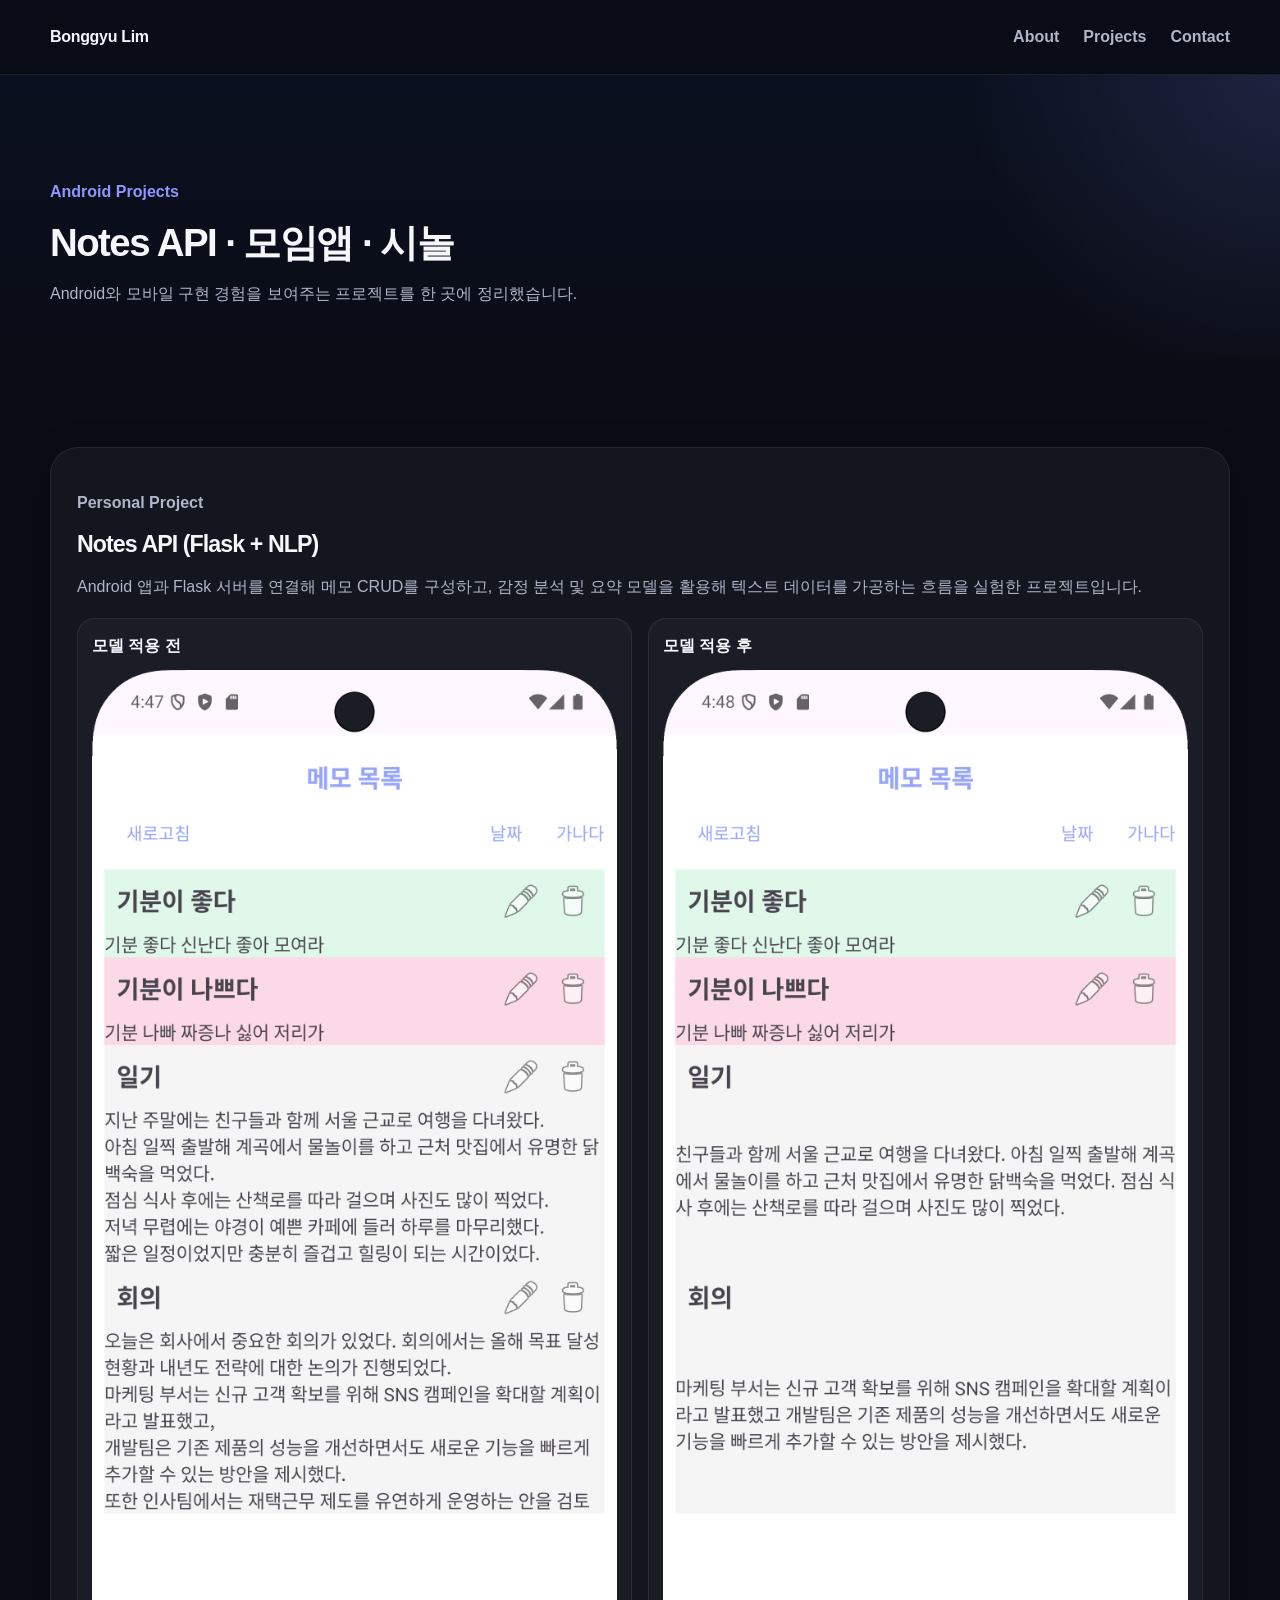
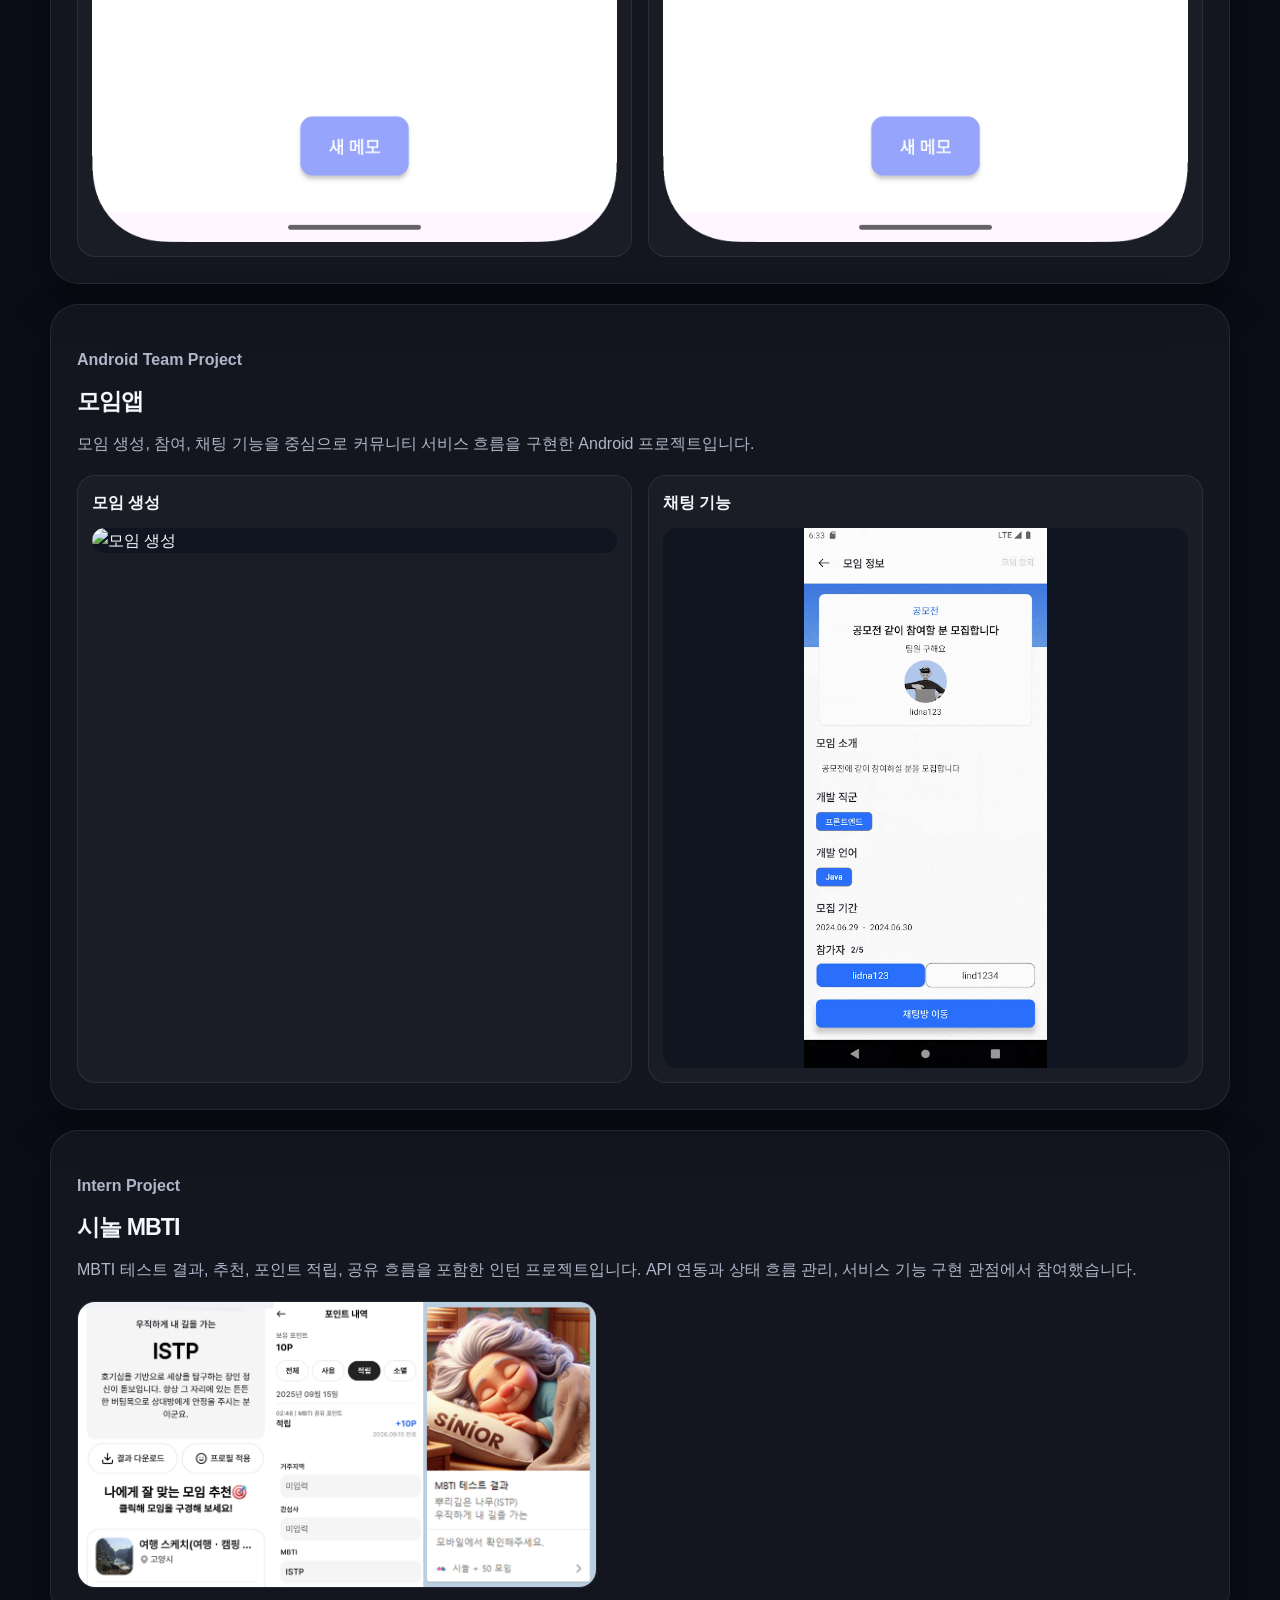
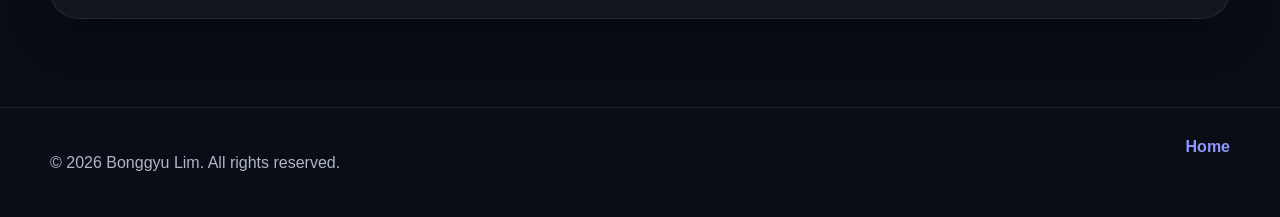
==== pages/android.html @ 4393f007 "feat: build portfolio landing page" ====
<!DOCTYPE html>
<html lang="ko">
<head>
  <meta charset="UTF-8" />
  <meta name="viewport" content="width=device-width, initial-scale=1.0" />
  <title>Android Projects | 임봉규 Portfolio</title>
  <link rel="stylesheet" href="../style.css" />
</head>
<body>
  <header class="header">
    <div class="container nav">
      <a href="../index.html" class="logo">Bonggyu Lim</a>
      <button class="menu-toggle" aria-label="메뉴 열기">
        <span></span><span></span><span></span>
      </button>
      <nav class="nav-links">
        <a href="../index.html#about">About</a>
        <a href="../index.html#projects">Projects</a>
        <a href="../index.html#contact">Contact</a>
      </nav>
    </div>
  </header>

  <main class="page-wrap">
    <section class="page-hero">
      <div class="container">
        <p class="section-label">Android Projects</p>
        <h1>Notes API · 모임앱 · 시놀</h1>
        <p class="page-desc">
          Android와 모바일 구현 경험을 보여주는 프로젝트를 한 곳에 정리했습니다.
        </p>
      </div>
    </section>

    <section class="section">
      <div class="container android-page-grid">
        <article class="detail-card">
          <p class="project-kind">Personal Project</p>
          <h2>Notes API (Flask + NLP)</h2>
          <p class="body-muted">
            Android 앱과 Flask 서버를 연결해 메모 CRUD를 구성하고,
            감정 분석 및 요약 모델을 활용해 텍스트 데이터를 가공하는 흐름을 실험한 프로젝트입니다.
          </p>
          <div class="compare-grid">
            <div class="compare-item">
              <h4>모델 적용 전</h4>
              <img src="../assets/note_before.png" alt="노트앱 모델 적용 전" />
            </div>
            <div class="compare-item">
              <h4>모델 적용 후</h4>
              <img src="../assets/note_after.png" alt="노트앱 모델 적용 후" />
            </div>
          </div>
        </article>

        <article class="detail-card">
          <p class="project-kind">Android Team Project</p>
          <h2>모임앱</h2>
          <p class="body-muted">
            모임 생성, 참여, 채팅 기능을 중심으로 커뮤니티 서비스 흐름을 구현한 Android 프로젝트입니다.
          </p>
          <div class="compare-grid media-tall">
            <div class="compare-item">
              <h4>모임 생성</h4>
              <img src="../assets/moim_create.gif" alt="모임 생성" />
            </div>
            <div class="compare-item">
              <h4>채팅 기능</h4>
              <img src="../assets/moim_chat.gif" alt="채팅 기능" />
            </div>
          </div>
        </article>

        <article class="detail-card sinol-card">
          <p class="project-kind">Intern Project</p>
          <h2>시놀 MBTI</h2>
          <p class="body-muted">
            MBTI 테스트 결과, 추천, 포인트 적립, 공유 흐름을 포함한 인턴 프로젝트입니다.
            API 연동과 상태 흐름 관리, 서비스 기능 구현 관점에서 참여했습니다.
          </p>
          <div class="sinol-large">
            <img src="../assets/sinol-main.png" alt="시놀 메인 화면" />
          </div>
        </article>
      </div>
    </section>
  </main>

  <footer class="footer">
    <div class="container footer-inner">
      <p>© 2026 Bonggyu Lim. All rights reserved.</p>
      <a href="../index.html" class="text-link">Home</a>
    </div>
  </footer>

  <script src="../script.js"></script>
</body>
</html>
---- style.css ----
:root {
  --bg: #0a0d16;
  --bg-soft: #121827;
  --card: #161d2d;
  --card-2: #1a2234;
  --line: rgba(255, 255, 255, 0.08);
  --text: #f5f7fb;
  --muted: #aeb6c8;
  --primary: #8d97ff;
  --primary-strong: #7382ff;
  --radius-xl: 28px;
  --radius-lg: 22px;
  --radius-md: 16px;
  --shadow: 0 18px 44px rgba(0, 0, 0, 0.32);
  --container: 1180px;
}

* {
  box-sizing: border-box;
}

html {
  scroll-behavior: smooth;
}

body {
  margin: 0;
  background: var(--bg);
  color: var(--text);
  font-family: "Pretendard", "Noto Sans KR", Arial, sans-serif;
  line-height: 1.6;
}

img,
video {
  display: block;
  width: 100%;
  height: auto;
}

a {
  color: inherit;
  text-decoration: none;
}

button {
  font: inherit;
}

.container {
  width: min(100% - 32px, var(--container));
  margin: 0 auto;
}

.header {
  position: sticky;
  top: 0;
  z-index: 100;
  backdrop-filter: blur(14px);
  background: rgba(10, 13, 22, 0.82);
  border-bottom: 1px solid var(--line);
}

.nav {
  min-height: 74px;
  display: flex;
  align-items: center;
  justify-content: space-between;
}

.logo {
  font-weight: 800;
  letter-spacing: -0.02em;
}

.nav-links {
  display: flex;
  gap: 24px;
}

.nav-links a {
  color: var(--muted);
  font-weight: 600;
}

.nav-links a:hover {
  color: var(--text);
}

.menu-toggle {
  display: none;
  width: 46px;
  height: 46px;
  border: 0;
  background: transparent;
  cursor: pointer;
}

.menu-toggle span {
  display: block;
  width: 24px;
  height: 2px;
  margin: 5px auto;
  background: #fff;
  border-radius: 999px;
}

.hero {
  padding: 84px 0 56px;
  background:
    radial-gradient(circle at top right, rgba(141, 151, 255, 0.18), transparent 24%),
    linear-gradient(180deg, #0b1020 0%, #0a0d16 100%);
}

.hero-grid {
  display: grid;
  grid-template-columns: 1.15fr 0.85fr;
  gap: 36px;
  align-items: start;
}

.eyebrow,
.section-label,
.project-kind {
  color: var(--primary);
  font-weight: 700;
}

.hero h1 {
  margin: 14px 0 16px;
  font-size: clamp(2.3rem, 5vw, 4.5rem);
  line-height: 1.08;
  letter-spacing: -0.05em;
}

.hero h1 span {
  color: var(--primary);
}

.hero-desc,
.body-copy p,
.body-muted,
.page-desc,
.project-desc,
.summary-card p,
.focus-card p,
.detail-card p,
.detail-card li {
  color: var(--muted);
}

.hero-actions {
  display: flex;
  gap: 14px;
  flex-wrap: wrap;
  margin: 28px 0 22px;
}

.btn {
  display: inline-flex;
  align-items: center;
  justify-content: center;
  min-width: 150px;
  padding: 14px 20px;
  border-radius: 999px;
  font-weight: 700;
  transition: 0.2s ease;
}

.btn:hover {
  transform: translateY(-2px);
}

.btn-primary {
  background: var(--primary);
  color: #0a0d16;
}

.btn-primary:hover {
  background: var(--primary-strong);
}

.btn-secondary {
  border: 1px solid var(--line);
  color: var(--text);
}

.tag-list {
  display: flex;
  flex-wrap: wrap;
  gap: 10px;
  padding: 0;
  margin: 0;
  list-style: none;
}

.tag-list li {
  padding: 8px 12px;
  border-radius: 999px;
  background: rgba(255, 255, 255, 0.05);
  color: var(--muted);
  font-size: 0.92rem;
}

.summary-card,
.project-link-card,
.focus-card,
.detail-card,
.contact-box {
  background: rgba(255, 255, 255, 0.04);
  border: 1px solid var(--line);
  border-radius: var(--radius-xl);
  box-shadow: var(--shadow);
}

.summary-card {
  padding: 28px;
}

.summary-card h2 {
  margin-top: 0;
  font-size: 1.35rem;
}

.summary-list {
  display: grid;
  gap: 18px;
  margin: 24px 0 0;
}

.summary-list dt {
  color: var(--muted);
  margin-bottom: 6px;
  font-size: 0.92rem;
}

.summary-list dd {
  margin: 0;
  font-weight: 700;
}

.section {
  padding: 88px 0;
}

.section-dark {
  background: var(--bg-soft);
}

.two-col {
  display: grid;
  grid-template-columns: 0.9fr 1.1fr;
  gap: 32px;
}

.section-head {
  margin-bottom: 28px;
}

.section h2,
.page-hero h1 {
  margin: 10px 0 0;
  font-size: clamp(1.9rem, 3vw, 2.7rem);
  line-height: 1.16;
  letter-spacing: -0.04em;
}

.project-grid-main {
  display: grid;
  grid-template-columns: repeat(3, minmax(0, 1fr));
  gap: 22px;
}

.project-link-card {
  overflow: hidden;
}

.project-cover {
  background: #0f1524;
  border-bottom: 1px solid var(--line);
}

.gradient-cover {
  min-height: 230px;
  display: flex;
  align-items: end;
  padding: 22px;
  background:
    linear-gradient(135deg, rgba(141, 151, 255, 0.26), rgba(76, 90, 220, 0.06)),
    linear-gradient(180deg, #141a2a 0%, #0d1321 100%);
}

.project-cover-inner h3 {
  margin: 8px 0 6px;
  font-size: 1.8rem;
}

.project-cover-inner p {
  margin: 0;
  color: var(--muted);
}

.small-video {
  padding: 18px;
}

.small-video video {
  max-height: 220px;
  object-fit: cover;
  border-radius: 16px;
}

.android-preview {
  padding: 18px;
}

.android-mini-grid {
  display: grid;
  grid-template-columns: 1fr 1fr;
  gap: 12px;
  align-items: start;
}

.android-mini-grid img {
  border-radius: 16px;
  border: 1px solid var(--line);
  object-fit: cover;
}

.sinol-preview {
  min-height: 220px;
  object-fit: contain;
  background: #101522;
}

.project-card-body {
  padding: 22px;
}

.project-card-body h3 {
  margin: 8px 0 10px;
  font-size: 1.4rem;
}

.text-link {
  color: var(--primary);
  font-weight: 700;
}

.text-link:hover {
  text-decoration: underline;
}

.focus-grid {
  display: grid;
  grid-template-columns: repeat(3, minmax(0, 1fr));
  gap: 20px;
}

.focus-card {
  padding: 26px;
}

.focus-card h3 {
  margin-top: 0;
}

.contact-box {
  display: flex;
  justify-content: space-between;
  gap: 28px;
  align-items: center;
  padding: 30px;
}

.contact-actions {
  display: flex;
  gap: 12px;
  flex-wrap: wrap;
}

.footer {
  border-top: 1px solid var(--line);
  padding: 26px 0;
}

.footer-inner {
  display: flex;
  justify-content: space-between;
  gap: 16px;
  color: var(--muted);
}

.page-wrap {
  min-height: 100vh;
}

.page-hero {
  padding: 88px 0 36px;
  background:
    radial-gradient(circle at top right, rgba(141, 151, 255, 0.14), transparent 24%),
    linear-gradient(180deg, #0b1020 0%, #0a0d16 100%);
}

.detail-layout {
  display: grid;
  grid-template-columns: 1.15fr 0.85fr;
  gap: 24px;
}

.detail-main,
.detail-side,
.android-page-grid {
  display: grid;
  gap: 20px;
}

.detail-card {
  padding: 26px;
}

.detail-card h2 {
  margin-top: 0;
  font-size: 1.45rem;
}

.detail-card ul {
  margin: 0;
  padding-left: 18px;
}

.sticky-card {
  position: sticky;
  top: 94px;
}

.media-panel {
  border: 1px solid var(--line);
  border-radius: 18px;
  overflow: hidden;
  background: #0f1524;
}

.media-small {
  max-width: 700px;
}

.media-small video {
  max-height: 360px;
  object-fit: contain;
}

.compare-grid {
  display: grid;
  grid-template-columns: repeat(2, minmax(0, 1fr));
  gap: 16px;
  margin-top: 18px;
}

.compare-item {
  padding: 14px;
  border: 1px solid var(--line);
  border-radius: 18px;
  background: rgba(255, 255, 255, 0.03);
}

.compare-item h4 {
  margin: 0 0 12px;
}

.compare-item img {
  border-radius: 14px;
}

.media-tall img {
  max-height: 540px;
  object-fit: contain;
  background: #101522;
}

.sinol-card {
  padding-bottom: 30px;
}

.sinol-large {
  margin-top: 18px;
  max-width: 520px;
}

.sinol-large img {
  border-radius: 18px;
  border: 1px solid var(--line);
  object-fit: contain;
  background: #101522;
}

@media (max-width: 1080px) {
  .project-grid-main,
  .focus-grid,
  .detail-layout,
  .two-col {
    grid-template-columns: 1fr;
  }

  .sticky-card {
    position: static;
  }
}

@media (max-width: 768px) {
  .nav-links {
    display: none;
    position: absolute;
    top: 74px;
    left: 16px;
    right: 16px;
    padding: 16px;
    flex-direction: column;
    background: #131a2a;
    border: 1px solid var(--line);
    border-radius: 18px;
  }

  .nav-links.is-open {
    display: flex;
  }

  .menu-toggle {
    display: block;
  }

  .hero-grid,
  .contact-box,
  .focus-grid,
  .project-grid-main,
  .compare-grid,
  .android-mini-grid {
    grid-template-columns: 1fr;
  }

  .hero,
  .section,
  .page-hero {
    padding-top: 70px;
    padding-bottom: 52px;
  }

  .hero h1 {
    font-size: 2.5rem;
  }

  .summary-card,
  .project-card-body,
  .detail-card,
  .focus-card {
    padding: 22px;
  }

  .footer-inner {
    flex-direction: column;
  }
}
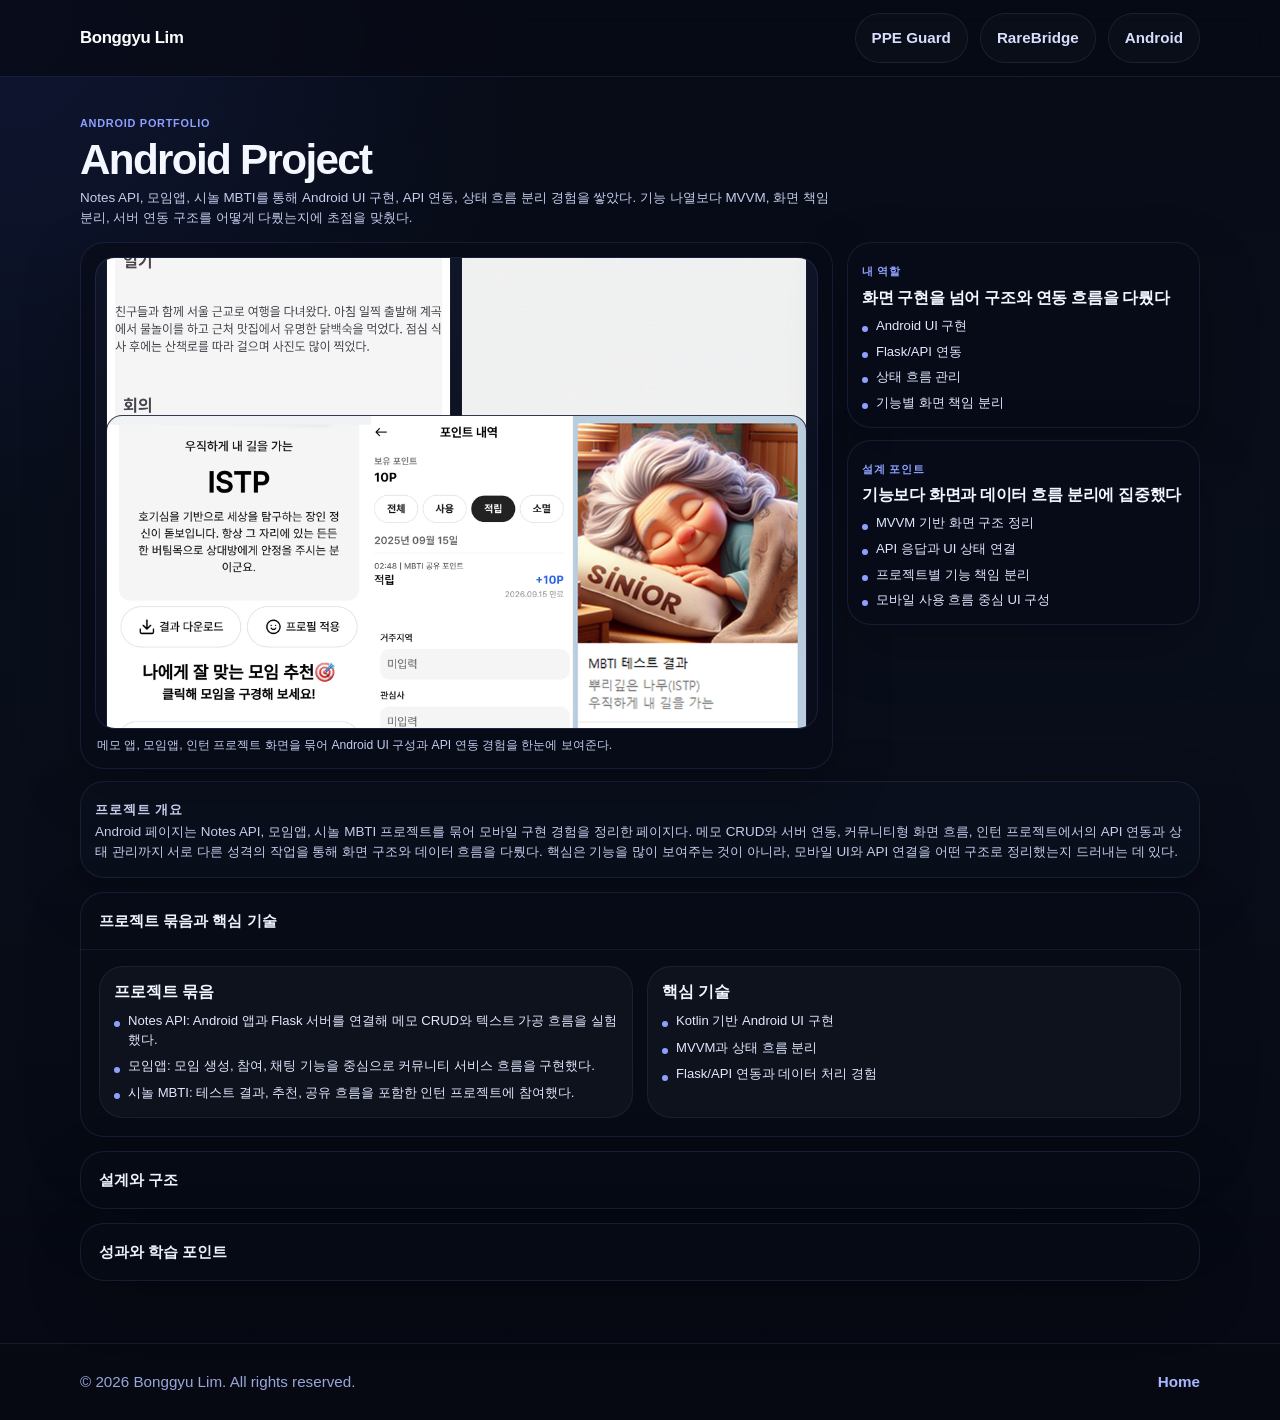
==== commit 3597093f: "commit" ====
--- a/pages/android.html
+++ b/pages/android.html
@@ -3,7 +3,7 @@
 <head>
   <meta charset="UTF-8" />
   <meta name="viewport" content="width=device-width, initial-scale=1.0" />
-  <title>Android Projects | 임봉규 Portfolio</title>
+  <title>Android | 임봉규 Portfolio</title>
   <link rel="stylesheet" href="../style.css" />
 </head>
 <body>
@@ -14,74 +14,148 @@
         <span></span><span></span><span></span>
       </button>
       <nav class="nav-links">
-        <a href="../index.html#about">About</a>
-        <a href="../index.html#projects">Projects</a>
-        <a href="../index.html#contact">Contact</a>
+        <a href="./ppe-guard.html">PPE Guard</a>
+        <a href="./rarebridge.html">RareBridge</a>
+        <a href="./android.html">Android</a>
       </nav>
     </div>
   </header>
 
-  <main class="page-wrap">
-    <section class="page-hero">
+  <main class="page-wrap project-page">
+    <section class="project-shell">
       <div class="container">
-        <p class="section-label">Android Projects</p>
-        <h1>Notes API · 모임앱 · 시놀</h1>
-        <p class="page-desc">
-          Android와 모바일 구현 경험을 보여주는 프로젝트를 한 곳에 정리했습니다.
-        </p>
-      </div>
-    </section>
+        <div class="project-head">
+          <p class="project-kicker">Android Portfolio</p>
+          <h1>Android Project</h1>
+          <p class="project-lead">
+            Notes API, 모임앱, 시놀 MBTI를 통해 Android UI 구현, API 연동, 상태 흐름 분리 경험을 쌓았다.
+            기능 나열보다 MVVM, 화면 책임 분리, 서버 연동 구조를 어떻게 다뤘는지에 초점을 맞췄다.
+          </p>
+        </div>
 
-    <section class="section">
-      <div class="container android-page-grid">
-        <article class="detail-card">
-          <p class="project-kind">Personal Project</p>
-          <h2>Notes API (Flask + NLP)</h2>
-          <p class="body-muted">
-            Android 앱과 Flask 서버를 연결해 메모 CRUD를 구성하고,
-            감정 분석 및 요약 모델을 활용해 텍스트 데이터를 가공하는 흐름을 실험한 프로젝트입니다.
+        <section class="project-top">
+          <article class="project-media panel">
+            <div class="project-media-frame project-media-frame-collage">
+              <div class="collage-item">
+                <img src="../assets/note_after.png" alt="Notes API 화면" />
+              </div>
+              <div class="collage-item">
+                <img src="../assets/moim_chat.gif" alt="모임앱 채팅 화면" />
+              </div>
+              <div class="collage-item collage-item-wide">
+                <img src="../assets/sinol-main.png" alt="시놀 MBTI 메인 화면" />
+              </div>
+            </div>
+            <p class="project-media-caption">
+              메모 앱, 모임앱, 인턴 프로젝트 화면을 묶어 Android UI 구성과 API 연동 경험을 한눈에 보여준다.
+            </p>
+          </article>
+
+          <aside class="project-side">
+            <article class="scan-card panel">
+              <p class="scan-card-label">내 역할</p>
+              <h2>화면 구현을 넘어 구조와 연동 흐름을 다뤘다</h2>
+              <ul class="scan-list">
+                <li>Android UI 구현</li>
+                <li>Flask/API 연동</li>
+                <li>상태 흐름 관리</li>
+                <li>기능별 화면 책임 분리</li>
+              </ul>
+            </article>
+
+            <article class="scan-card panel">
+              <p class="scan-card-label">설계 포인트</p>
+              <h2>기능보다 화면과 데이터 흐름 분리에 집중했다</h2>
+              <ul class="scan-list">
+                <li>MVVM 기반 화면 구조 정리</li>
+                <li>API 응답과 UI 상태 연결</li>
+                <li>프로젝트별 기능 책임 분리</li>
+                <li>모바일 사용 흐름 중심 UI 구성</li>
+              </ul>
+            </article>
+          </aside>
+        </section>
+
+        <section class="overview-strip panel" id="overview">
+          <p class="scan-card-label">프로젝트 개요</p>
+          <p>
+            Android 페이지는 Notes API, 모임앱, 시놀 MBTI 프로젝트를 묶어 모바일 구현 경험을 정리한 페이지다.
+            메모 CRUD와 서버 연동, 커뮤니티형 화면 흐름, 인턴 프로젝트에서의 API 연동과 상태 관리까지 서로 다른
+            성격의 작업을 통해 화면 구조와 데이터 흐름을 다뤘다. 핵심은 기능을 많이 보여주는 것이 아니라, 모바일 UI와
+            API 연결을 어떤 구조로 정리했는지 드러내는 데 있다.
           </p>
-          <div class="compare-grid">
-            <div class="compare-item">
-              <h4>모델 적용 전</h4>
-              <img src="../assets/note_before.png" alt="노트앱 모델 적용 전" />
+        </section>
+
+        <section class="detail-stack">
+          <details class="detail-disclosure" open>
+            <summary>프로젝트 묶음과 핵심 기술</summary>
+            <div class="detail-grid">
+              <article class="detail-panel">
+                <h3>프로젝트 묶음</h3>
+                <ul class="detail-list compact-list">
+                  <li>Notes API: Android 앱과 Flask 서버를 연결해 메모 CRUD와 텍스트 가공 흐름을 실험했다.</li>
+                  <li>모임앱: 모임 생성, 참여, 채팅 기능을 중심으로 커뮤니티 서비스 흐름을 구현했다.</li>
+                  <li>시놀 MBTI: 테스트 결과, 추천, 공유 흐름을 포함한 인턴 프로젝트에 참여했다.</li>
+                </ul>
+              </article>
+              <article class="detail-panel">
+                <h3>핵심 기술</h3>
+                <ul class="detail-list compact-list">
+                  <li>Kotlin 기반 Android UI 구현</li>
+                  <li>MVVM과 상태 흐름 분리</li>
+                  <li>Flask/API 연동과 데이터 처리 경험</li>
+                </ul>
+              </article>
             </div>
-            <div class="compare-item">
-              <h4>모델 적용 후</h4>
-              <img src="../assets/note_after.png" alt="노트앱 모델 적용 후" />
+          </details>
+
+          <details class="detail-disclosure">
+            <summary>설계와 구조</summary>
+            <div class="detail-grid">
+              <article class="detail-panel">
+                <h3>설계 관점</h3>
+                <p>
+                  Android 프로젝트에서는 화면 구현보다 화면 상태와 데이터 요청이 서로 섞이지 않도록 나누는 데 신경 썼다.
+                  기능마다 UI, 상태, API 연동 책임을 구분해 이후 수정과 확장이 가능하도록 구조를 정리했다.
+                </p>
+              </article>
+              <article class="detail-panel">
+                <h3>구조 예시</h3>
+                <pre class="code-block"><code>app/
+|-- data/
+|-- domain/
+|-- presentation/
+|-- di/
+`-- ui/</code></pre>
+                <p>
+                  패키지 분리 기준을 먼저 세워 화면 코드와 데이터 처리 코드를 분리하는 방향으로 접근했다.
+                </p>
+              </article>
             </div>
-          </div>
-        </article>
+          </details>
 
-        <article class="detail-card">
-          <p class="project-kind">Android Team Project</p>
-          <h2>모임앱</h2>
-          <p class="body-muted">
-            모임 생성, 참여, 채팅 기능을 중심으로 커뮤니티 서비스 흐름을 구현한 Android 프로젝트입니다.
-          </p>
-          <div class="compare-grid media-tall">
-            <div class="compare-item">
-              <h4>모임 생성</h4>
-              <img src="../assets/moim_create.gif" alt="모임 생성" />
+          <details class="detail-disclosure">
+            <summary>성과와 학습 포인트</summary>
+            <div class="detail-grid">
+              <article class="detail-panel">
+                <h3>성과</h3>
+                <ul class="detail-list compact-list">
+                  <li>Android UI 구현과 서버 연동을 함께 다루는 경험을 쌓았다.</li>
+                  <li>프로젝트별로 다른 화면 흐름을 구조적으로 정리해보는 기준을 만들었다.</li>
+                  <li>모바일 앱에서 상태 관리와 API 연결을 분리해보는 실전 경험을 확보했다.</li>
+                </ul>
+              </article>
+              <article class="detail-panel">
+                <h3>학습 포인트</h3>
+                <ul class="detail-list compact-list">
+                  <li>MVVM 구조가 화면 수정과 기능 확장에 어떤 이점을 주는지 체감했다.</li>
+                  <li>서버 응답과 UI 상태를 연결하는 흐름이 모바일 경험에 큰 영향을 준다는 점을 배웠다.</li>
+                  <li>기능 구현보다 화면 책임을 어떻게 나누는지가 유지보수성에 더 중요하다는 기준을 얻었다.</li>
+                </ul>
+              </article>
             </div>
-            <div class="compare-item">
-              <h4>채팅 기능</h4>
-              <img src="../assets/moim_chat.gif" alt="채팅 기능" />
-            </div>
-          </div>
-        </article>
-
-        <article class="detail-card sinol-card">
-          <p class="project-kind">Intern Project</p>
-          <h2>시놀 MBTI</h2>
-          <p class="body-muted">
-            MBTI 테스트 결과, 추천, 포인트 적립, 공유 흐름을 포함한 인턴 프로젝트입니다.
-            API 연동과 상태 흐름 관리, 서비스 기능 구현 관점에서 참여했습니다.
-          </p>
-          <div class="sinol-large">
-            <img src="../assets/sinol-main.png" alt="시놀 메인 화면" />
-          </div>
-        </article>
+          </details>
+        </section>
       </div>
     </section>
   </main>
@@ -95,4 +169,4 @@
 
   <script src="../script.js"></script>
 </body>
-</html>+</html>
--- a/style.css
+++ b/style.css
@@ -1,20 +1,3 @@
-:root {
-  --bg: #0a0d16;
-  --bg-soft: #121827;
-  --card: #161d2d;
-  --card-2: #1a2234;
-  --line: rgba(255, 255, 255, 0.08);
-  --text: #f5f7fb;
-  --muted: #aeb6c8;
-  --primary: #8d97ff;
-  --primary-strong: #7382ff;
-  --radius-xl: 28px;
-  --radius-lg: 22px;
-  --radius-md: 16px;
-  --shadow: 0 18px 44px rgba(0, 0, 0, 0.32);
-  --container: 1180px;
-}
-
 * {
   box-sizing: border-box;
 }
@@ -25,17 +8,12 @@
 
 body {
   margin: 0;
-  background: var(--bg);
-  color: var(--text);
-  font-family: "Pretendard", "Noto Sans KR", Arial, sans-serif;
+  font-family: "Pretendard", "Apple SD Gothic Neo", "Noto Sans KR", sans-serif;
+  background:
+    radial-gradient(circle at top left, rgba(75, 101, 255, 0.12), transparent 28%),
+    linear-gradient(180deg, #070b16 0%, #090e1b 45%, #060912 100%);
+  color: #f4f7ff;
   line-height: 1.6;
-}
-
-img,
-video {
-  display: block;
-  width: 100%;
-  height: auto;
 }
 
 a {
@@ -43,12 +21,14 @@
   text-decoration: none;
 }
 
-button {
-  font: inherit;
+ul {
+  margin: 0;
+  padding: 0;
+  list-style: none;
 }
 
 .container {
-  width: min(100% - 32px, var(--container));
+  width: min(1120px, calc(100% - 48px));
   margin: 0 auto;
 }
 
@@ -57,506 +37,708 @@
   top: 0;
   z-index: 100;
   backdrop-filter: blur(14px);
-  background: rgba(10, 13, 22, 0.82);
-  border-bottom: 1px solid var(--line);
+  background: rgba(8, 11, 20, 0.72);
+  border-bottom: 1px solid rgba(138, 155, 255, 0.12);
 }
 
 .nav {
-  min-height: 74px;
+  min-height: 76px;
   display: flex;
   align-items: center;
   justify-content: space-between;
+  gap: 24px;
 }
 
 .logo {
+  font-size: 1.05rem;
   font-weight: 800;
   letter-spacing: -0.02em;
+  color: #ffffff;
 }
 
 .nav-links {
   display: flex;
-  gap: 24px;
+  align-items: center;
+  gap: 12px;
 }
 
 .nav-links a {
-  color: var(--muted);
+  padding: 12px 16px;
+  border: 1px solid rgba(138, 155, 255, 0.12);
+  border-radius: 999px;
+  background: rgba(255, 255, 255, 0.02);
+  color: #d7defe;
+  font-size: 0.95rem;
   font-weight: 600;
+  transition: 0.2s ease;
 }
 
 .nav-links a:hover {
-  color: var(--text);
+  transform: translateY(-1px);
+  border-color: rgba(138, 155, 255, 0.3);
+  background: rgba(112, 130, 255, 0.12);
+  color: #ffffff;
 }
 
 .menu-toggle {
   display: none;
-  width: 46px;
-  height: 46px;
+  flex-direction: column;
+  gap: 4px;
+  background: transparent;
   border: 0;
-  background: transparent;
   cursor: pointer;
 }
 
 .menu-toggle span {
-  display: block;
-  width: 24px;
+  width: 22px;
   height: 2px;
-  margin: 5px auto;
+  border-radius: 999px;
   background: #fff;
-  border-radius: 999px;
 }
 
 .hero {
-  padding: 84px 0 56px;
-  background:
-    radial-gradient(circle at top right, rgba(141, 151, 255, 0.18), transparent 24%),
-    linear-gradient(180deg, #0b1020 0%, #0a0d16 100%);
+  padding: 88px 0 72px;
 }
 
 .hero-grid {
   display: grid;
-  grid-template-columns: 1.15fr 0.85fr;
-  gap: 36px;
-  align-items: start;
+  grid-template-columns: 1.3fr 0.9fr;
+  gap: 28px;
+  align-items: stretch;
+}
+
+.hero-copy,
+.summary-card,
+.quick-link-card {
+  border: 1px solid rgba(138, 155, 255, 0.12);
+  background: rgba(8, 12, 24, 0.7);
+  box-shadow: 0 20px 60px rgba(0, 0, 0, 0.28);
+}
+
+.hero-copy {
+  padding: 40px;
+  border-radius: 28px;
 }
 
 .eyebrow,
 .section-label,
-.project-kind {
-  color: var(--primary);
+.card-label,
+.quick-link-label {
+  display: inline-block;
+  margin-bottom: 14px;
+  color: #89a0ff;
+  font-size: 0.88rem;
   font-weight: 700;
+  letter-spacing: 0.02em;
 }
 
 .hero h1 {
-  margin: 14px 0 16px;
-  font-size: clamp(2.3rem, 5vw, 4.5rem);
+  margin: 0 0 20px;
+  font-size: clamp(2.4rem, 5vw, 4.5rem);
   line-height: 1.08;
-  letter-spacing: -0.05em;
+  letter-spacing: -0.04em;
+  word-break: keep-all;
 }
 
 .hero h1 span {
-  color: var(--primary);
-}
-
-.hero-desc,
-.body-copy p,
-.body-muted,
-.page-desc,
-.project-desc,
-.summary-card p,
-.focus-card p,
-.detail-card p,
-.detail-card li {
-  color: var(--muted);
+  color: #8ea0ff;
+}
+
+.hero-desc {
+  max-width: 720px;
+  margin: 0;
+  color: #c3cae8;
+  font-size: 1.02rem;
 }
 
 .hero-actions {
   display: flex;
   gap: 14px;
+  margin-top: 30px;
   flex-wrap: wrap;
-  margin: 28px 0 22px;
 }
 
 .btn {
   display: inline-flex;
   align-items: center;
   justify-content: center;
-  min-width: 150px;
-  padding: 14px 20px;
+  min-width: 140px;
+  padding: 14px 22px;
   border-radius: 999px;
   font-weight: 700;
   transition: 0.2s ease;
 }
 
-.btn:hover {
-  transform: translateY(-2px);
-}
-
 .btn-primary {
-  background: var(--primary);
-  color: #0a0d16;
+  background: linear-gradient(135deg, #8ea0ff, #6d7cff);
+  color: #09101f;
 }
 
 .btn-primary:hover {
-  background: var(--primary-strong);
+  transform: translateY(-1px);
+  box-shadow: 0 12px 30px rgba(109, 124, 255, 0.28);
 }
 
 .btn-secondary {
-  border: 1px solid var(--line);
-  color: var(--text);
+  border: 1px solid rgba(138, 155, 255, 0.18);
+  background: rgba(255, 255, 255, 0.03);
+  color: #eef2ff;
+}
+
+.btn-secondary:hover {
+  transform: translateY(-1px);
+  border-color: rgba(138, 155, 255, 0.32);
 }
 
 .tag-list {
   display: flex;
   flex-wrap: wrap;
   gap: 10px;
-  padding: 0;
-  margin: 0;
-  list-style: none;
+  margin-top: 28px;
 }
 
 .tag-list li {
-  padding: 8px 12px;
+  padding: 9px 14px;
   border-radius: 999px;
-  background: rgba(255, 255, 255, 0.05);
-  color: var(--muted);
+  background: rgba(138, 155, 255, 0.08);
+  border: 1px solid rgba(138, 155, 255, 0.12);
+  color: #dbe2ff;
   font-size: 0.92rem;
-}
-
-.summary-card,
-.project-link-card,
-.focus-card,
-.detail-card,
-.contact-box {
-  background: rgba(255, 255, 255, 0.04);
-  border: 1px solid var(--line);
-  border-radius: var(--radius-xl);
-  box-shadow: var(--shadow);
+  font-weight: 600;
 }
 
 .summary-card {
-  padding: 28px;
+  padding: 32px;
+  border-radius: 28px;
 }
 
 .summary-card h2 {
-  margin-top: 0;
-  font-size: 1.35rem;
-}
-
-.summary-list {
-  display: grid;
-  gap: 18px;
-  margin: 24px 0 0;
-}
-
-.summary-list dt {
-  color: var(--muted);
-  margin-bottom: 6px;
-  font-size: 0.92rem;
-}
-
-.summary-list dd {
-  margin: 0;
-  font-weight: 700;
-}
-
-.section {
-  padding: 88px 0;
-}
-
-.section-dark {
-  background: var(--bg-soft);
-}
-
-.two-col {
-  display: grid;
-  grid-template-columns: 0.9fr 1.1fr;
-  gap: 32px;
-}
-
-.section-head {
-  margin-bottom: 28px;
-}
-
-.section h2,
-.page-hero h1 {
-  margin: 10px 0 0;
-  font-size: clamp(1.9rem, 3vw, 2.7rem);
-  line-height: 1.16;
-  letter-spacing: -0.04em;
-}
-
-.project-grid-main {
-  display: grid;
-  grid-template-columns: repeat(3, minmax(0, 1fr));
-  gap: 22px;
-}
-
-.project-link-card {
-  overflow: hidden;
-}
-
-.project-cover {
-  background: #0f1524;
-  border-bottom: 1px solid var(--line);
-}
-
-.gradient-cover {
-  min-height: 230px;
-  display: flex;
-  align-items: end;
-  padding: 22px;
-  background:
-    linear-gradient(135deg, rgba(141, 151, 255, 0.26), rgba(76, 90, 220, 0.06)),
-    linear-gradient(180deg, #141a2a 0%, #0d1321 100%);
-}
-
-.project-cover-inner h3 {
-  margin: 8px 0 6px;
+  margin: 0 0 14px;
   font-size: 1.8rem;
-}
-
-.project-cover-inner p {
-  margin: 0;
-  color: var(--muted);
-}
-
-.small-video {
-  padding: 18px;
-}
-
-.small-video video {
-  max-height: 220px;
-  object-fit: cover;
-  border-radius: 16px;
-}
-
-.android-preview {
-  padding: 18px;
-}
-
-.android-mini-grid {
-  display: grid;
-  grid-template-columns: 1fr 1fr;
-  gap: 12px;
-  align-items: start;
-}
-
-.android-mini-grid img {
-  border-radius: 16px;
-  border: 1px solid var(--line);
-  object-fit: cover;
-}
-
-.sinol-preview {
-  min-height: 220px;
-  object-fit: contain;
-  background: #101522;
-}
-
-.project-card-body {
-  padding: 22px;
-}
-
-.project-card-body h3 {
-  margin: 8px 0 10px;
-  font-size: 1.4rem;
-}
-
-.text-link {
-  color: var(--primary);
-  font-weight: 700;
-}
-
-.text-link:hover {
-  text-decoration: underline;
-}
-
-.focus-grid {
-  display: grid;
-  grid-template-columns: repeat(3, minmax(0, 1fr));
-  gap: 20px;
-}
-
-.focus-card {
-  padding: 26px;
-}
-
-.focus-card h3 {
-  margin-top: 0;
-}
-
-.contact-box {
-  display: flex;
-  justify-content: space-between;
-  gap: 28px;
-  align-items: center;
-  padding: 30px;
-}
-
-.contact-actions {
-  display: flex;
-  gap: 12px;
-  flex-wrap: wrap;
-}
-
-.footer {
-  border-top: 1px solid var(--line);
-  padding: 26px 0;
-}
-
-.footer-inner {
-  display: flex;
-  justify-content: space-between;
+  line-height: 1.2;
+  letter-spacing: -0.03em;
+}
+
+.summary-card p {
+  margin: 0;
+  color: #c3cae8;
+}
+
+.summary-points {
+  display: grid;
   gap: 16px;
-  color: var(--muted);
-}
-
-.page-wrap {
-  min-height: 100vh;
-}
-
-.page-hero {
-  padding: 88px 0 36px;
-  background:
-    radial-gradient(circle at top right, rgba(141, 151, 255, 0.14), transparent 24%),
-    linear-gradient(180deg, #0b1020 0%, #0a0d16 100%);
-}
-
-.detail-layout {
-  display: grid;
-  grid-template-columns: 1.15fr 0.85fr;
-  gap: 24px;
-}
-
-.detail-main,
-.detail-side,
-.android-page-grid {
-  display: grid;
-  gap: 20px;
-}
-
-.detail-card {
-  padding: 26px;
-}
-
-.detail-card h2 {
-  margin-top: 0;
-  font-size: 1.45rem;
-}
-
-.detail-card ul {
-  margin: 0;
-  padding-left: 18px;
-}
-
-.sticky-card {
-  position: sticky;
-  top: 94px;
-}
-
-.media-panel {
-  border: 1px solid var(--line);
-  border-radius: 18px;
-  overflow: hidden;
-  background: #0f1524;
-}
-
-.media-small {
-  max-width: 700px;
-}
-
-.media-small video {
-  max-height: 360px;
-  object-fit: contain;
-}
-
-.compare-grid {
-  display: grid;
-  grid-template-columns: repeat(2, minmax(0, 1fr));
-  gap: 16px;
-  margin-top: 18px;
-}
-
-.compare-item {
-  padding: 14px;
-  border: 1px solid var(--line);
+  margin-top: 26px;
+}
+
+.summary-item {
+  padding: 16px 18px;
   border-radius: 18px;
   background: rgba(255, 255, 255, 0.03);
-}
-
-.compare-item h4 {
-  margin: 0 0 12px;
-}
-
-.compare-item img {
-  border-radius: 14px;
-}
-
-.media-tall img {
-  max-height: 540px;
-  object-fit: contain;
-  background: #101522;
-}
-
-.sinol-card {
-  padding-bottom: 30px;
-}
-
-.sinol-large {
-  margin-top: 18px;
-  max-width: 520px;
-}
-
-.sinol-large img {
+  border: 1px solid rgba(138, 155, 255, 0.1);
+}
+
+.summary-item span {
+  display: block;
+  margin-bottom: 6px;
+  color: #9eb0ff;
+  font-size: 0.88rem;
+  font-weight: 700;
+}
+
+.summary-item strong {
+  color: #ffffff;
+  font-size: 1rem;
+  line-height: 1.5;
+}
+
+.section {
+  padding: 72px 0;
+}
+
+.section-soft {
+  padding-top: 0;
+}
+
+.quick-links-head,
+.two-col {
+  display: grid;
+  grid-template-columns: 1fr 1fr;
+  gap: 24px;
+  align-items: start;
+}
+
+.quick-links-head h2,
+.two-col h2 {
+  margin: 0;
+  font-size: clamp(1.9rem, 3vw, 2.8rem);
+  line-height: 1.2;
+  letter-spacing: -0.03em;
+}
+
+.section-desc,
+.body-copy p {
+  color: #c3cae8;
+  font-size: 1rem;
+}
+
+.body-copy {
+  display: grid;
+  gap: 18px;
+}
+
+.quick-link-grid {
+  display: grid;
+  grid-template-columns: repeat(3, 1fr);
+  gap: 18px;
+  margin-top: 30px;
+}
+
+.quick-link-card {
+  display: block;
+  padding: 24px;
+  border-radius: 22px;
+  transition: 0.2s ease;
+}
+
+.quick-link-card:hover {
+  transform: translateY(-4px);
+  border-color: rgba(138, 155, 255, 0.28);
+  background: rgba(17, 24, 44, 0.9);
+}
+
+.quick-link-card strong {
+  display: block;
+  margin-bottom: 10px;
+  font-size: 1.35rem;
+  color: #ffffff;
+}
+
+.quick-link-card p {
+  margin: 0;
+  color: #c3cae8;
+}
+
+.footer {
+  border-top: 1px solid rgba(138, 155, 255, 0.12);
+  margin-top: 30px;
+}
+
+.footer-inner {
+  min-height: 76px;
+  display: flex;
+  align-items: center;
+  justify-content: space-between;
+  gap: 20px;
+  color: #99a6d8;
+  font-size: 0.95rem;
+}
+
+.text-link {
+  color: #a8b7ff;
+  font-weight: 700;
+}
+
+.page-wrap {
+  padding-bottom: 32px;
+}
+
+.panel,
+.portfolio-card {
+  border: 1px solid rgba(138, 155, 255, 0.12);
+  background: rgba(8, 12, 24, 0.72);
+  box-shadow: 0 20px 60px rgba(0, 0, 0, 0.24);
+}
+
+.project-page {
+  padding-top: 14px;
+}
+
+.project-shell {
+  padding: 18px 0 0;
+}
+
+.project-head {
+  margin-bottom: 14px;
+}
+
+.project-kicker,
+.scan-card-label {
+  display: inline-block;
+  margin: 0 0 6px;
+  color: #8ea0ff;
+  font-size: 0.68rem;
+  font-weight: 700;
+  letter-spacing: 0.07em;
+  text-transform: uppercase;
+}
+
+.project-head h1 {
+  margin: 0;
+  font-size: clamp(1.78rem, 3.3vw, 2.66rem);
+  line-height: 1.02;
+  letter-spacing: -0.04em;
+}
+
+.project-lead,
+.overview-strip p,
+.project-media-caption,
+.detail-panel p {
+  color: #c5cdec;
+}
+
+.project-lead {
+  max-width: 760px;
+  margin: 7px 0 0;
+  font-size: 0.84rem;
+  line-height: 1.48;
+}
+
+.project-top {
+  display: grid;
+  grid-template-columns: minmax(0, 1.45fr) minmax(280px, 0.68fr);
+  gap: 14px;
+  align-items: start;
+}
+
+.project-media,
+.scan-card,
+.overview-strip,
+.detail-panel,
+.detail-disclosure {
+  border-radius: 24px;
+}
+
+.project-media,
+.scan-card,
+.overview-strip,
+.detail-panel {
+  padding: 14px;
+}
+
+.project-side {
+  display: grid;
+  gap: 12px;
+}
+
+.scan-card h2 {
+  margin: 0;
+  font-size: 1.03rem;
+  line-height: 1.24;
+  letter-spacing: -0.02em;
+}
+
+.scan-list,
+.detail-list {
+  display: grid;
+  gap: 7px;
+  margin-top: 10px;
+}
+
+.scan-list li,
+.detail-list li,
+.compact-story-list li {
+  position: relative;
+  padding-left: 14px;
+  color: #e2e8ff;
+  font-size: 0.82rem;
+  line-height: 1.42;
+}
+
+.scan-list li::before,
+.detail-list li::before,
+.compact-story-list li::before {
+  content: "";
+  position: absolute;
+  top: 0.7em;
+  left: 0;
+  width: 6px;
+  height: 6px;
+  border-radius: 999px;
+  background: #8ea0ff;
+}
+
+.project-media-frame {
+  display: flex;
+  align-items: center;
+  justify-content: center;
+  overflow: hidden;
+  border-radius: 20px;
+  border: 1px solid rgba(138, 155, 255, 0.12);
+  background:
+    linear-gradient(180deg, rgba(16, 22, 40, 0.95), rgba(10, 14, 28, 0.95)),
+    radial-gradient(circle at top, rgba(142, 160, 255, 0.14), transparent 60%);
+}
+
+.project-media-frame-large {
+  min-height: 332px;
+  max-height: 430px;
+}
+
+.project-media-frame img,
+.project-media-frame video {
+  width: 100%;
+  height: 100%;
+  object-fit: cover;
+  display: block;
+}
+
+.project-media-caption {
+  margin: 8px 2px 0;
+  font-size: 0.76rem;
+  line-height: 1.4;
+}
+
+.project-media-frame-collage {
+  display: grid;
+  grid-template-columns: 1fr 1fr;
+  grid-template-rows: 220px 220px;
+  gap: 10px;
+  padding: 10px;
+}
+
+.collage-item {
+  overflow: hidden;
+  border-radius: 16px;
+  border: 1px solid rgba(138, 155, 255, 0.12);
+  background: rgba(6, 10, 20, 0.85);
+}
+
+.collage-item-wide {
+  grid-column: span 2;
+}
+
+.collage-item img {
+  width: 100%;
+  height: 100%;
+  object-fit: cover;
+  display: block;
+}
+
+.overview-strip {
+  margin-top: 12px;
+  background: rgba(11, 16, 30, 0.76);
+}
+
+.overview-strip p {
+  margin: 0;
+  font-size: 0.84rem;
+  line-height: 1.52;
+}
+
+.detail-stack {
+  display: grid;
+  gap: 14px;
+  margin-top: 14px;
+}
+
+.detail-disclosure {
+  border: 1px solid rgba(138, 155, 255, 0.12);
+  background: rgba(8, 12, 24, 0.62);
+  box-shadow: 0 20px 60px rgba(0, 0, 0, 0.18);
+  overflow: hidden;
+}
+
+.detail-disclosure summary {
+  cursor: pointer;
+  list-style: none;
+  padding: 16px 18px;
+  font-size: 0.95rem;
+  font-weight: 700;
+  color: #edf2ff;
+}
+
+.detail-disclosure summary::-webkit-details-marker {
+  display: none;
+}
+
+.detail-disclosure[open] summary {
+  border-bottom: 1px solid rgba(138, 155, 255, 0.1);
+}
+
+.detail-grid {
+  display: grid;
+  grid-template-columns: repeat(2, minmax(0, 1fr));
+  gap: 14px;
+  padding: 16px 18px 18px;
+}
+
+.detail-panel {
+  background: rgba(255, 255, 255, 0.03);
+  border: 1px solid rgba(138, 155, 255, 0.1);
+}
+
+.detail-panel h3 {
+  margin: 0 0 10px;
+  font-size: 0.98rem;
+  line-height: 1.35;
+}
+
+.detail-panel p {
+  margin: 0;
+  font-size: 0.93rem;
+  line-height: 1.66;
+}
+
+.compact-list {
+  gap: 8px;
+  margin-top: 10px;
+}
+
+.compact-story-list {
+  display: grid;
+  gap: 12px;
+  margin: 12px 0 0;
+  padding: 0;
+  list-style: none;
+}
+
+.compact-story-list strong,
+.detail-panel strong {
+  display: block;
+  margin-bottom: 4px;
+  color: #ffffff;
+  font-size: 0.94rem;
+}
+
+.compact-story-list span {
+  display: block;
+  margin-top: 4px;
+  color: #c5cdec;
+  font-size: 0.9rem;
+  line-height: 1.58;
+}
+
+.code-block {
+  margin: 12px 0 0;
+  padding: 16px 18px;
   border-radius: 18px;
-  border: 1px solid var(--line);
-  object-fit: contain;
-  background: #101522;
-}
-
-@media (max-width: 1080px) {
-  .project-grid-main,
-  .focus-grid,
-  .detail-layout,
-  .two-col {
+  border: 1px solid rgba(138, 155, 255, 0.12);
+  background: rgba(4, 8, 18, 0.85);
+  color: #dbe3ff;
+  overflow-x: auto;
+  font-size: 0.86rem;
+  line-height: 1.58;
+}
+
+.code-block code {
+  font-family: "Consolas", "SFMono-Regular", monospace;
+}
+
+@media (max-width: 960px) {
+  .hero-grid,
+  .quick-links-head,
+  .two-col,
+  .quick-link-grid {
     grid-template-columns: 1fr;
   }
 
-  .sticky-card {
-    position: static;
-  }
-}
-
-@media (max-width: 768px) {
+  .project-top,
+  .detail-grid {
+    grid-template-columns: 1fr;
+  }
+
+  .hero {
+    padding: 64px 0 56px;
+  }
+
+  .hero-copy,
+  .summary-card {
+    padding: 28px;
+  }
+
+  .project-media-frame-large {
+    min-height: 300px;
+    max-height: 390px;
+  }
+}
+
+@media (max-width: 760px) {
+  .menu-toggle {
+    display: flex;
+  }
+
+  .nav {
+    position: relative;
+  }
+
   .nav-links {
+    position: absolute;
+    top: calc(100% + 12px);
+    right: 0;
+    left: 0;
     display: none;
-    position: absolute;
-    top: 74px;
-    left: 16px;
-    right: 16px;
+    flex-direction: column;
+    align-items: stretch;
+    padding: 14px;
+    border-radius: 18px;
+    background: rgba(8, 11, 20, 0.96);
+    border: 1px solid rgba(138, 155, 255, 0.12);
+  }
+
+  .nav-links.open {
+    display: flex;
+  }
+
+  .nav-links a {
+    width: 100%;
+    text-align: center;
+  }
+
+  .container {
+    width: min(100% - 32px, 1120px);
+  }
+
+  .hero h1 {
+    font-size: 2.3rem;
+  }
+
+  .summary-card h2,
+  .quick-links-head h2,
+  .two-col h2 {
+    font-size: 1.7rem;
+  }
+
+  .project-shell {
+    padding-top: 16px;
+  }
+
+  .project-head h1 {
+    font-size: 1.9rem;
+  }
+
+  .project-lead,
+  .overview-strip p,
+  .detail-panel p,
+  .scan-list li,
+  .detail-list li,
+  .compact-story-list li {
+    font-size: 0.92rem;
+  }
+
+  .project-media,
+  .scan-card,
+  .overview-strip,
+  .detail-panel {
     padding: 16px;
-    flex-direction: column;
-    background: #131a2a;
-    border: 1px solid var(--line);
-    border-radius: 18px;
-  }
-
-  .nav-links.is-open {
-    display: flex;
-  }
-
-  .menu-toggle {
-    display: block;
-  }
-
-  .hero-grid,
-  .contact-box,
-  .focus-grid,
-  .project-grid-main,
-  .compare-grid,
-  .android-mini-grid {
+  }
+
+  .project-media-frame-large {
+    min-height: 240px;
+    max-height: 320px;
+  }
+
+  .project-media-frame-collage {
     grid-template-columns: 1fr;
-  }
-
-  .hero,
-  .section,
-  .page-hero {
-    padding-top: 70px;
-    padding-bottom: 52px;
-  }
-
-  .hero h1 {
-    font-size: 2.5rem;
-  }
-
-  .summary-card,
-  .project-card-body,
-  .detail-card,
-  .focus-card {
-    padding: 22px;
+    grid-template-rows: 180px 180px 180px;
+  }
+
+  .collage-item-wide {
+    grid-column: span 1;
   }
 
   .footer-inner {
     flex-direction: column;
-  }
-}+    justify-content: center;
+    padding: 20px 0;
+  }
+}
